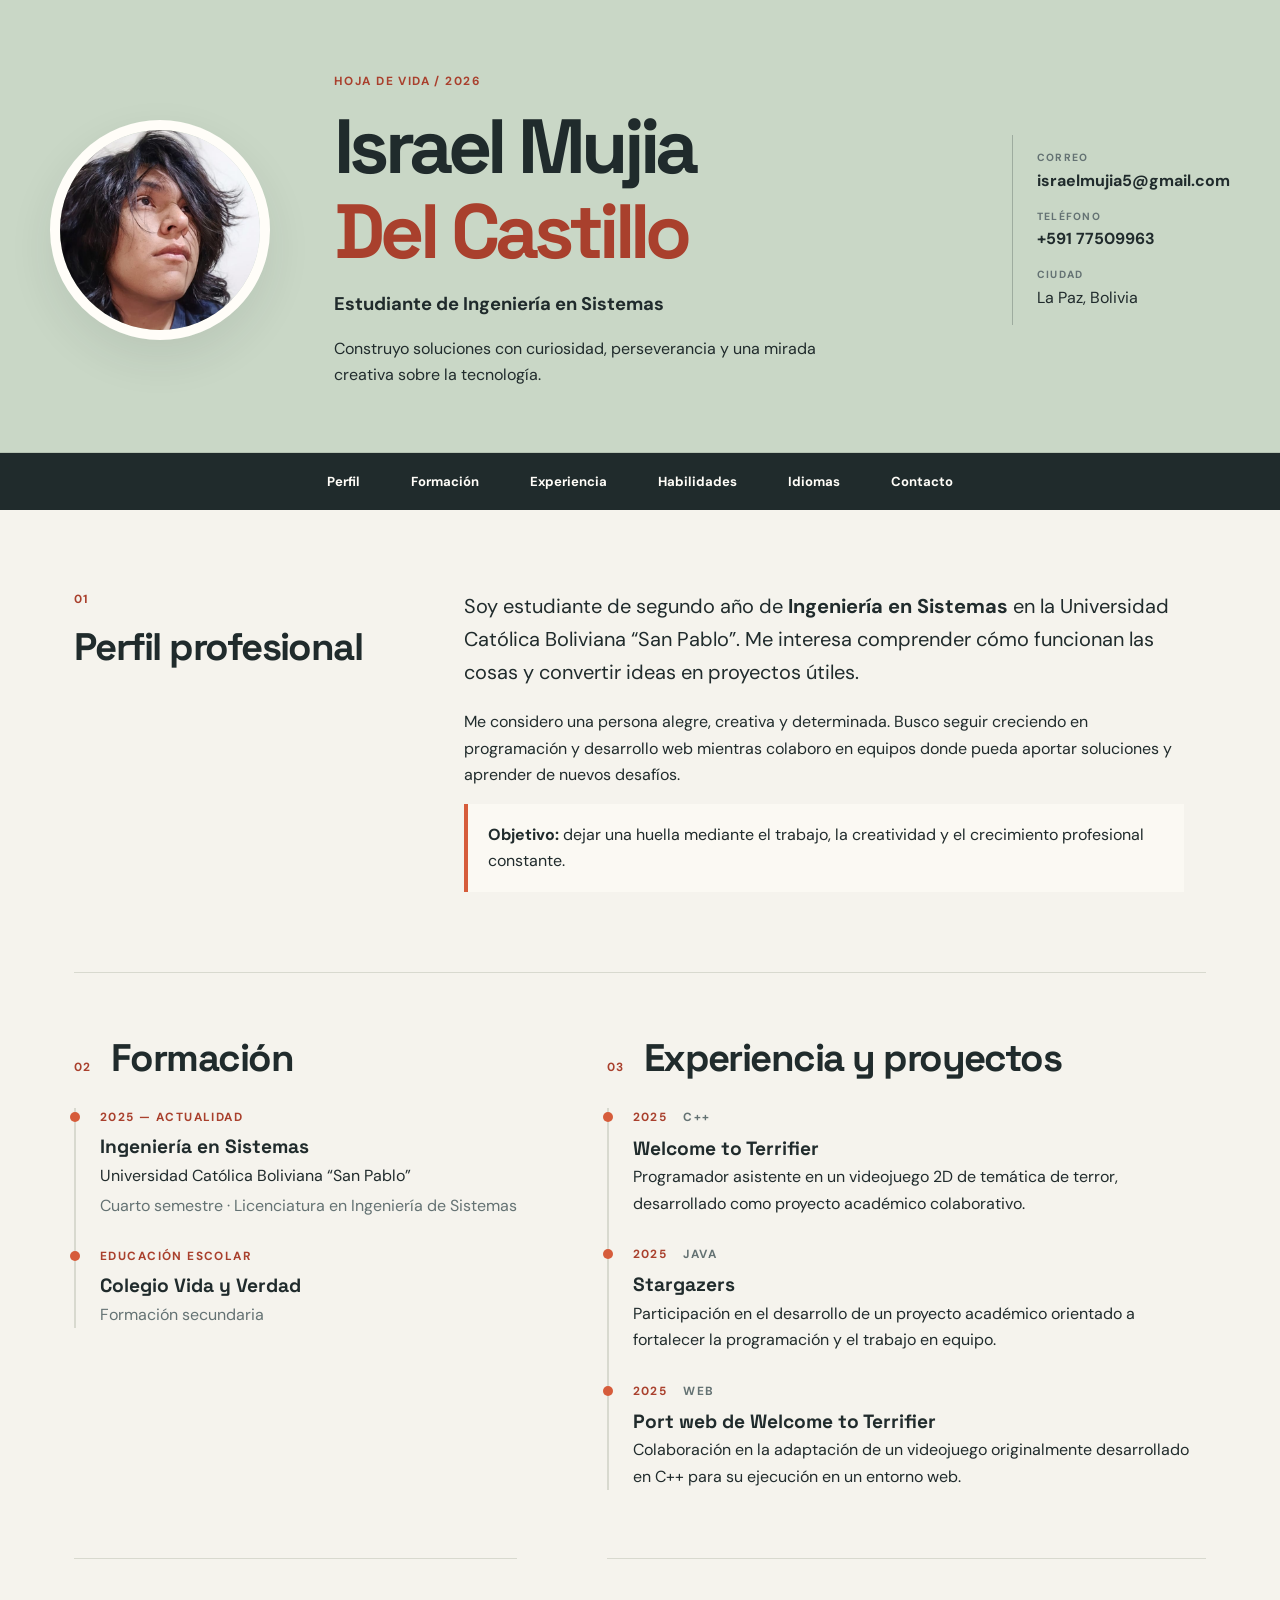
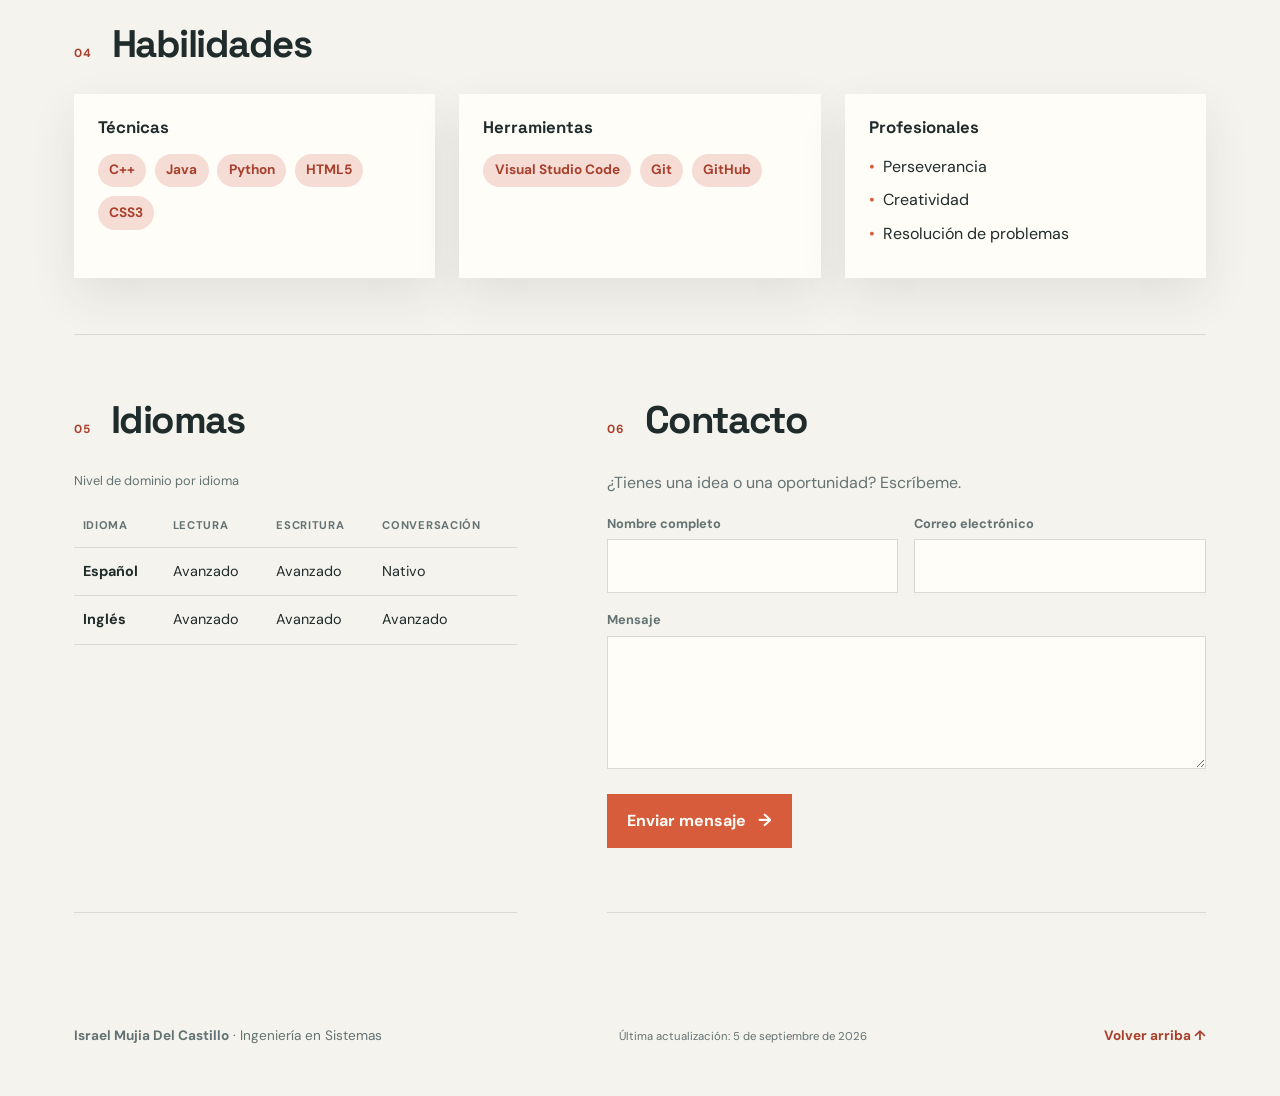
==== index.html @ 3d83c7cd "Actualizar hoja de vida web" ====
<!DOCTYPE html>
<html lang="es">
<head>
    <meta charset="UTF-8">
    <meta name="viewport" content="width=device-width, initial-scale=1.0">
    <meta name="description" content="Hoja de vida de Israel Mujia Del Castillo, estudiante de Ingeniería en Sistemas.">
    <title>Israel Mujia Del Castillo | Hoja de vida</title>
    <link rel="stylesheet" href="css/styles.css">
</head>
<body>
    <a class="skip-link" href="#contenido-principal">Saltar al contenido principal</a>

    <header class="site-header">
        <div class="header-content">
            <img class="profile-photo" src="assets/foto-perfil.jpg" alt="Fotografía de Israel Mujia Del Castillo" width="220" height="220">
            <div class="intro">
                <p class="eyebrow">Hoja de vida / 2026</p>
                <h1>Israel Mujia<br><span>Del Castillo</span></h1>
                <p class="role">Estudiante de Ingeniería en Sistemas</p>
                <p class="summary">Construyo soluciones con curiosidad, perseverancia y una mirada creativa sobre la tecnología.</p>
            </div>
            <address class="contact-card">
                <p><span class="contact-label">Correo</span><a href="mailto:israelmujia5@gmail.com">israelmujia5@gmail.com</a></p>
                <p><span class="contact-label">Teléfono</span><a href="tel:+59177509963">+591 77509963</a></p>
                <p><span class="contact-label">Ciudad</span>La Paz, Bolivia</p>
            </address>
        </div>
    </header>

    <nav class="site-nav" aria-label="Navegación principal">
        <div class="nav-inner">
            <a href="#perfil">Perfil</a>
            <a href="#formacion">Formación</a>
            <a href="#experiencia">Experiencia</a>
            <a href="#habilidades">Habilidades</a>
            <a href="#idiomas">Idiomas</a>
            <a href="#contacto">Contacto</a>
        </div>
    </nav>

    <main id="contenido-principal" class="page-shell">
        <section id="perfil" class="section profile-section" aria-labelledby="titulo-perfil">
            <div class="section-heading">
                <p class="section-number">01</p>
                <h2 id="titulo-perfil">Perfil profesional</h2>
            </div>
            <div class="profile-copy">
                <p class="lead">Soy estudiante de segundo año de <strong>Ingeniería en Sistemas</strong> en la Universidad Católica Boliviana “San Pablo”. Me interesa comprender cómo funcionan las cosas y convertir ideas en proyectos útiles.</p>
                <p>Me considero una persona alegre, creativa y determinada. Busco seguir creciendo en programación y desarrollo web mientras colaboro en equipos donde pueda aportar soluciones y aprender de nuevos desafíos.</p>
                <p class="goal"><strong>Objetivo:</strong> dejar una huella mediante el trabajo, la creatividad y el crecimiento profesional constante.</p>
            </div>
        </section>

        <div class="content-grid">
            <section id="formacion" class="section" aria-labelledby="titulo-formacion">
                <div class="section-heading">
                    <p class="section-number">02</p>
                    <h2 id="titulo-formacion">Formación</h2>
                </div>
                <article class="timeline-item">
                    <p class="date">2025 — actualidad</p>
                    <h3>Ingeniería en Sistemas</h3>
                    <p>Universidad Católica Boliviana “San Pablo”</p>
                    <p class="muted">Cuarto semestre · Licenciatura en Ingeniería de Sistemas</p>
                </article>
                <article class="timeline-item">
                    <p class="date">Educación escolar</p>
                    <h3>Colegio Vida y Verdad</h3>
                    <p class="muted">Formación secundaria</p>
                </article>
            </section>

            <section id="experiencia" class="section" aria-labelledby="titulo-experiencia">
                <div class="section-heading">
                    <p class="section-number">03</p>
                    <h2 id="titulo-experiencia">Experiencia y proyectos</h2>
                </div>
                <article class="project-item">
                    <div class="project-meta"><span>2025</span><span>C++</span></div>
                    <h3>Welcome to Terrifier</h3>
                    <p>Programador asistente en un videojuego 2D de temática de terror, desarrollado como proyecto académico colaborativo.</p>
                </article>
                <article class="project-item">
                    <div class="project-meta"><span>2025</span><span>Java</span></div>
                    <h3>Stargazers</h3>
                    <p>Participación en el desarrollo de un proyecto académico orientado a fortalecer la programación y el trabajo en equipo.</p>
                </article>
                <article class="project-item">
                    <div class="project-meta"><span>2025</span><span>Web</span></div>
                    <h3>Port web de Welcome to Terrifier</h3>
                    <p>Colaboración en la adaptación de un videojuego originalmente desarrollado en C++ para su ejecución en un entorno web.</p>
                </article>
            </section>
        </div>

        <section id="habilidades" class="section skills-section" aria-labelledby="titulo-habilidades">
            <div class="section-heading">
                <p class="section-number">04</p>
                <h2 id="titulo-habilidades">Habilidades</h2>
            </div>
            <div class="skills-flex">
                <article class="skill-group">
                    <h3>Técnicas</h3>
                    <ul class="tag-list"><li>C++</li><li>Java</li><li>Python</li><li>HTML5</li><li>CSS3</li></ul>
                </article>
                <article class="skill-group">
                    <h3>Herramientas</h3>
                    <ul class="tag-list"><li>Visual Studio Code</li><li>Git</li><li>GitHub</li></ul>
                </article>
                <article class="skill-group">
                    <h3>Profesionales</h3>
                    <ul class="plain-list"><li>Perseverancia</li><li>Creatividad</li><li>Resolución de problemas</li></ul>
                </article>
            </div>
        </section>

        <div class="content-grid lower-grid">
            <section id="idiomas" class="section" aria-labelledby="titulo-idiomas">
                <div class="section-heading">
                    <p class="section-number">05</p>
                    <h2 id="titulo-idiomas">Idiomas</h2>
                </div>
                <div class="table-wrap">
                    <table>
                        <caption>Nivel de dominio por idioma</caption>
                        <thead><tr><th scope="col">Idioma</th><th scope="col">Lectura</th><th scope="col">Escritura</th><th scope="col">Conversación</th></tr></thead>
                        <tbody>
                            <tr><th scope="row">Español</th><td>Avanzado</td><td>Avanzado</td><td>Nativo</td></tr>
                            <tr><th scope="row">Inglés</th><td>Avanzado</td><td>Avanzado</td><td>Avanzado</td></tr>
                        </tbody>
                    </table>
                </div>
            </section>

            <section id="contacto" class="section contact-section" aria-labelledby="titulo-contacto">
                <div class="section-heading">
                    <p class="section-number">06</p>
                    <h2 id="titulo-contacto">Contacto</h2>
                </div>
                <p id="descripcion-formulario" class="muted">¿Tienes una idea o una oportunidad? Escríbeme.</p>
                <form action="#" method="post" aria-describedby="descripcion-formulario">
                    <div class="form-row">
                        <div><label for="nombre">Nombre completo</label><input type="text" id="nombre" name="nombre" autocomplete="name" minlength="2" required></div>
                        <div><label for="correo">Correo electrónico</label><input type="email" id="correo" name="correo" autocomplete="email" required></div>
                    </div>
                    <div><label for="mensaje">Mensaje</label><textarea id="mensaje" name="mensaje" rows="4" minlength="10" maxlength="1000" required></textarea></div>
                    <button type="submit">Enviar mensaje <span aria-hidden="true">→</span></button>
                </form>
            </section>
        </div>
    </main>

    <footer class="site-footer">
        <p><strong>Israel Mujia Del Castillo</strong> · Ingeniería en Sistemas</p>
        <p><small>Última actualización: <time datetime="2026-09-05">5 de septiembre de 2026</time></small></p>
        <a href="#contenido-principal">Volver arriba ↑</a>
    </footer>
</body>
</html>
---- css/styles.css ----
@import url('https://fonts.googleapis.com/css2?family=DM+Sans:wght@400;500;700&family=Space+Grotesk:wght@400;500;600;700&display=swap');

:root {
    --ink: #202b2c;
    --muted: #647273;
    --paper: #f5f3ed;
    --white: #fffdf8;
    --accent: #d65c3b;
    --accent-dark: #a9402d;
    --line: #d8d9cf;
    --sage: #c9d7c6;
    --shadow: 0 18px 45px rgba(35, 48, 43, 0.09);
}

* { box-sizing: border-box; }
html { scroll-behavior: smooth; }
body {
    margin: 0;
    color: var(--ink);
    background: var(--paper);
    font-family: 'DM Sans', sans-serif;
    line-height: 1.65;
}
a { color: inherit; }
.skip-link {
    position: absolute;
    left: 1rem;
    top: -5rem;
    z-index: 10;
    padding: .7rem 1rem;
    color: var(--white);
    background: var(--ink);
}
.skip-link:focus { top: 1rem; }
.site-header {
    padding: 4.5rem 1.5rem 4rem;
    background: var(--sage);
    border-bottom: 1px solid rgba(32, 43, 44, .12);
}
.header-content {
    display: flex;
    align-items: center;
    gap: clamp(2rem, 5vw, 5rem);
    max-width: 1180px;
    margin: auto;
}
.profile-photo {
    width: clamp(150px, 22vw, 220px);
    height: clamp(150px, 22vw, 220px);
    object-fit: cover;
    border: 10px solid var(--white);
    border-radius: 50%;
    box-shadow: var(--shadow);
}
.intro { flex: 1; }
.eyebrow, .section-number, .date, .project-meta, .contact-label {
    color: var(--accent-dark);
    font-size: .74rem;
    font-weight: 700;
    letter-spacing: .12em;
    text-transform: uppercase;
}
.eyebrow { margin: 0 0 .8rem; }
h1, h2, h3 { margin-top: 0; font-family: 'Space Grotesk', sans-serif; line-height: 1.1; }
h1 { margin-bottom: 1rem; font-size: clamp(2.8rem, 6vw, 5.8rem); letter-spacing: -.06em; }
h1 span { color: var(--accent-dark); }
.role { margin: 0; font-size: 1.15rem; font-weight: 700; }
.summary { max-width: 500px; margin-bottom: 0; }
.contact-card {
    min-width: 215px;
    padding-left: 1.5rem;
    border-left: 1px solid rgba(32, 43, 44, .25);
    font-style: normal;
}
.contact-card p { margin: .85rem 0; }
.contact-card a { display: block; font-weight: 700; text-decoration: none; }
.contact-label { display: block; margin-bottom: .1rem; color: var(--muted); font-size: .65rem; }
.site-nav { background: var(--ink); color: var(--white); }
.nav-inner { display: flex; justify-content: center; gap: clamp(1rem, 4vw, 3.5rem); max-width: 1180px; margin: auto; padding: 1.1rem 1.5rem; }
.nav-inner a { font-size: .82rem; font-weight: 700; text-decoration: none; }
.nav-inner a:hover, .nav-inner a:focus { color: #f2a083; }
.page-shell { max-width: 1180px; margin: auto; padding: 1rem 1.5rem 5rem; }
.section { padding: 4rem 0; border-bottom: 1px solid var(--line); }
.section-heading { display: flex; align-items: baseline; gap: 1.2rem; margin-bottom: 1.8rem; }
.section-heading h2 { margin-bottom: 0; font-size: clamp(1.7rem, 3vw, 2.45rem); letter-spacing: -.04em; }
.section-number { margin: 0; }
.profile-section { display: grid; grid-template-columns: minmax(190px, .65fr) 1.35fr; gap: 2rem; }
.profile-section .section-heading { display: block; }
.profile-section .section-number { margin-bottom: 1rem; }
.profile-copy { max-width: 720px; }
.lead { margin-top: 0; font-size: 1.25rem; }
.goal { padding: 1.1rem 1.3rem; border-left: 4px solid var(--accent); background: rgba(255, 253, 248, .6); }
.content-grid { display: grid; grid-template-columns: .85fr 1.15fr; gap: clamp(2rem, 7vw, 6rem); }
.timeline-item, .project-item { position: relative; padding: 0 0 1.5rem 1.5rem; border-left: 2px solid var(--line); }
.timeline-item:last-child, .project-item:last-child { padding-bottom: 0; }
.timeline-item::before, .project-item::before { position: absolute; left: -6px; top: .25rem; width: 10px; height: 10px; border-radius: 50%; background: var(--accent); content: ''; }
.timeline-item h3, .project-item h3 { margin-bottom: .35rem; font-size: 1.2rem; }
.timeline-item p, .project-item p { margin: .25rem 0; }
.date { margin: 0 0 .5rem !important; }
.muted { color: var(--muted); }
.project-meta { display: flex; gap: 1rem; margin-bottom: .6rem; }
.project-meta span + span { color: var(--muted); }
.skills-section { padding-bottom: 3.5rem; }
.skills-flex { display: flex; gap: 1.5rem; }
.skill-group { flex: 1; padding: 1.5rem; background: var(--white); box-shadow: var(--shadow); }
.skill-group h3 { font-size: 1.05rem; }
.tag-list, .plain-list { display: flex; flex-wrap: wrap; gap: .55rem; padding: 0; margin: 0; list-style: none; }
.tag-list li { padding: .35rem .7rem; color: var(--accent-dark); background: #f5ddd5; border-radius: 2rem; font-size: .85rem; font-weight: 700; }
.plain-list { display: block; }
.plain-list li { margin: .45rem 0; }
.plain-list li::before { margin-right: .5rem; color: var(--accent); content: '•'; }
.lower-grid { gap: clamp(2rem, 7vw, 6rem); }
table { width: 100%; border-collapse: collapse; font-size: .9rem; }
caption { margin-bottom: .8rem; text-align: left; color: var(--muted); font-size: .8rem; }
th, td { padding: .75rem .55rem; border-bottom: 1px solid var(--line); text-align: left; }
thead th { color: var(--muted); font-size: .7rem; letter-spacing: .06em; text-transform: uppercase; }
form { max-width: 650px; }
.form-row { display: grid; grid-template-columns: 1fr 1fr; gap: 1rem; }
form > div { margin-bottom: 1rem; }
label { display: block; margin-bottom: .35rem; color: var(--muted); font-size: .8rem; font-weight: 700; }
input, textarea { width: 100%; padding: .8rem; color: var(--ink); background: var(--white); border: 1px solid var(--line); border-radius: 0; font: inherit; }
input:focus, textarea:focus { outline: 2px solid var(--accent); outline-offset: 2px; }
textarea { resize: vertical; }
button { padding: .8rem 1.25rem; color: var(--white); background: var(--accent); border: 0; border-radius: 0; font: inherit; font-weight: 700; cursor: pointer; }
button:hover, button:focus { background: var(--accent-dark); }
button span { margin-left: .5rem; font-size: 1.1rem; }
.site-footer { display: flex; justify-content: space-between; gap: 1rem; max-width: 1180px; margin: auto; padding: 2rem 1.5rem 3rem; color: var(--muted); font-size: .85rem; }
.site-footer p { margin: 0; }
.site-footer a { color: var(--accent-dark); font-weight: 700; text-decoration: none; }

@media (max-width: 760px) {
    .site-header { padding: 3rem 1.25rem; }
    .header-content, .skills-flex { align-items: flex-start; flex-direction: column; }
    .contact-card { width: 100%; padding: 1rem 0 0; border-top: 1px solid rgba(32, 43, 44, .25); border-left: 0; }
    .nav-inner { justify-content: flex-start; overflow-x: auto; white-space: nowrap; }
    .page-shell { padding-right: 1.25rem; padding-left: 1.25rem; }
    .profile-section, .content-grid { display: block; }
    .profile-section .section-heading { margin-bottom: 1.2rem; }
    .content-grid > .section:first-child { padding-bottom: 2rem; }
    .content-grid > .section + .section { padding-top: 2rem; }
    .skill-group { width: 100%; }
    .form-row { grid-template-columns: 1fr; gap: 0; }
    .table-wrap { overflow-x: auto; }
    table { min-width: 520px; }
    .site-footer { align-items: flex-start; flex-direction: column; }
}
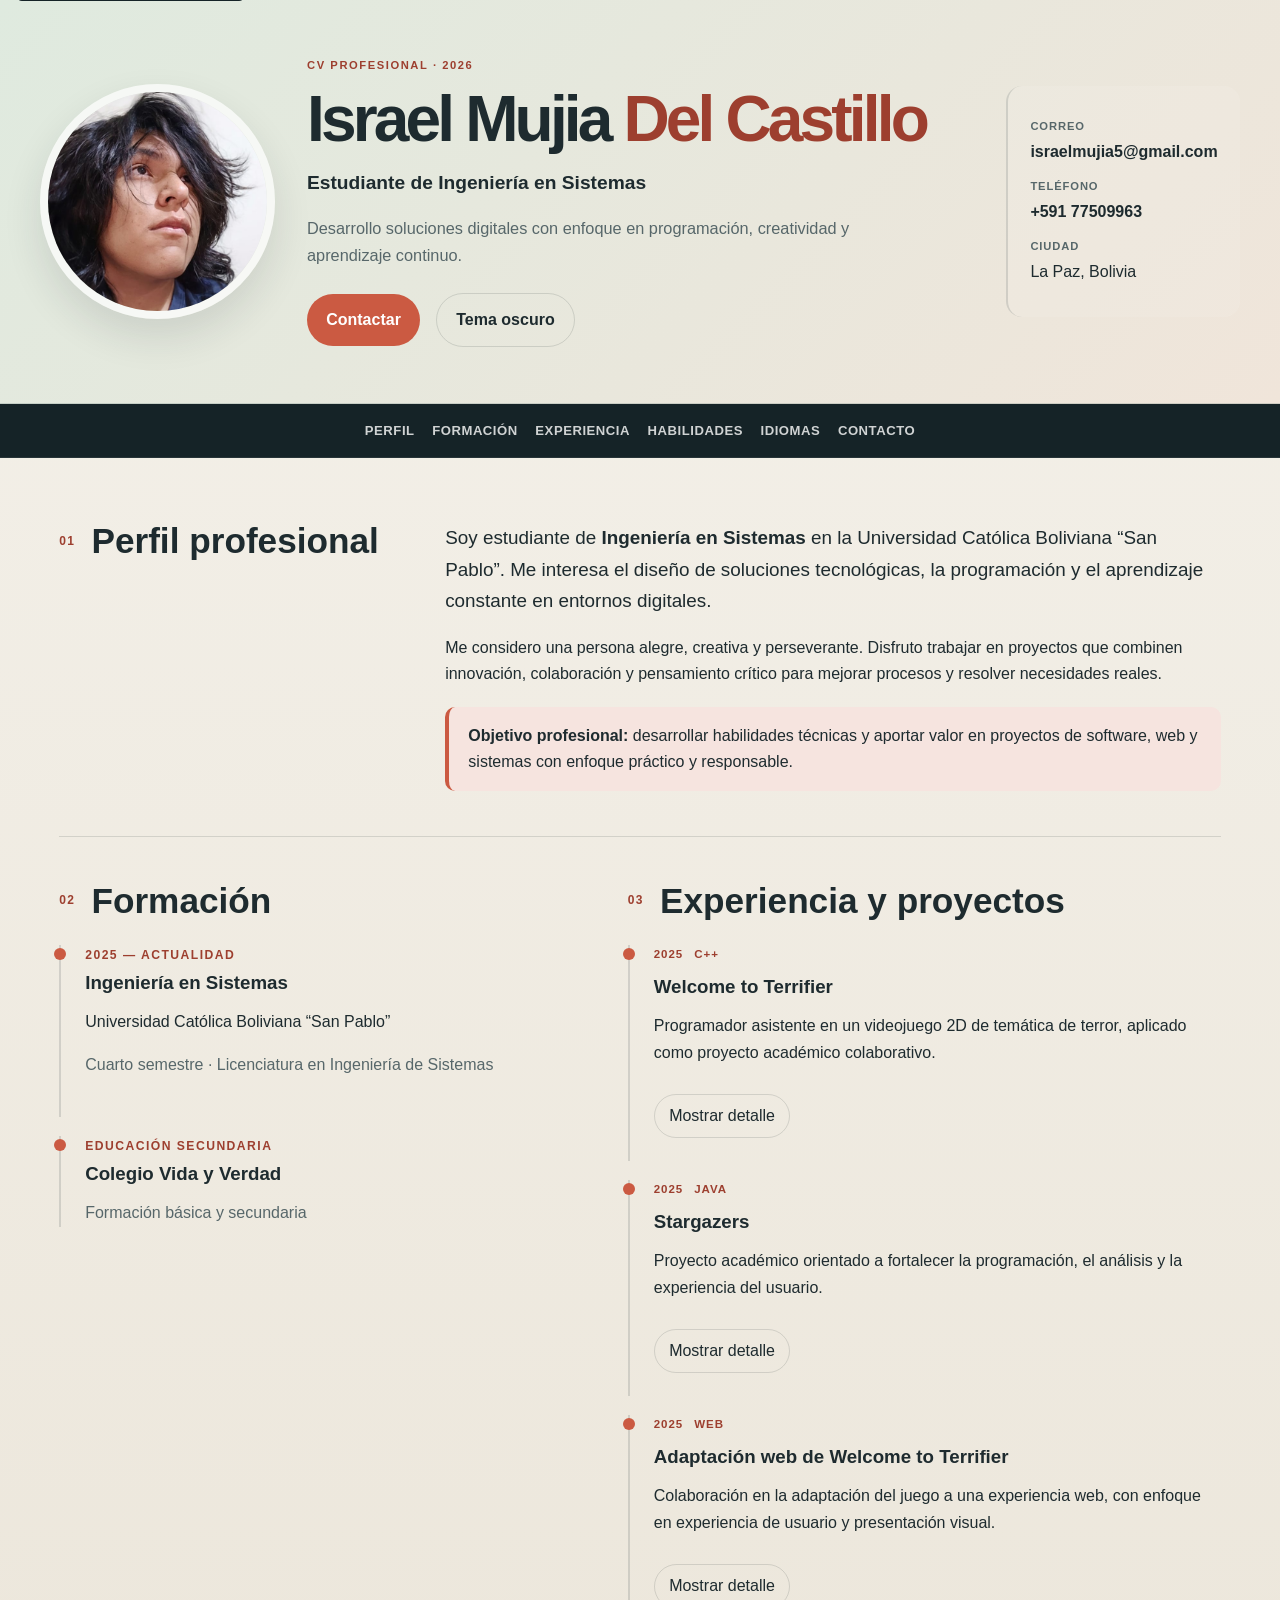
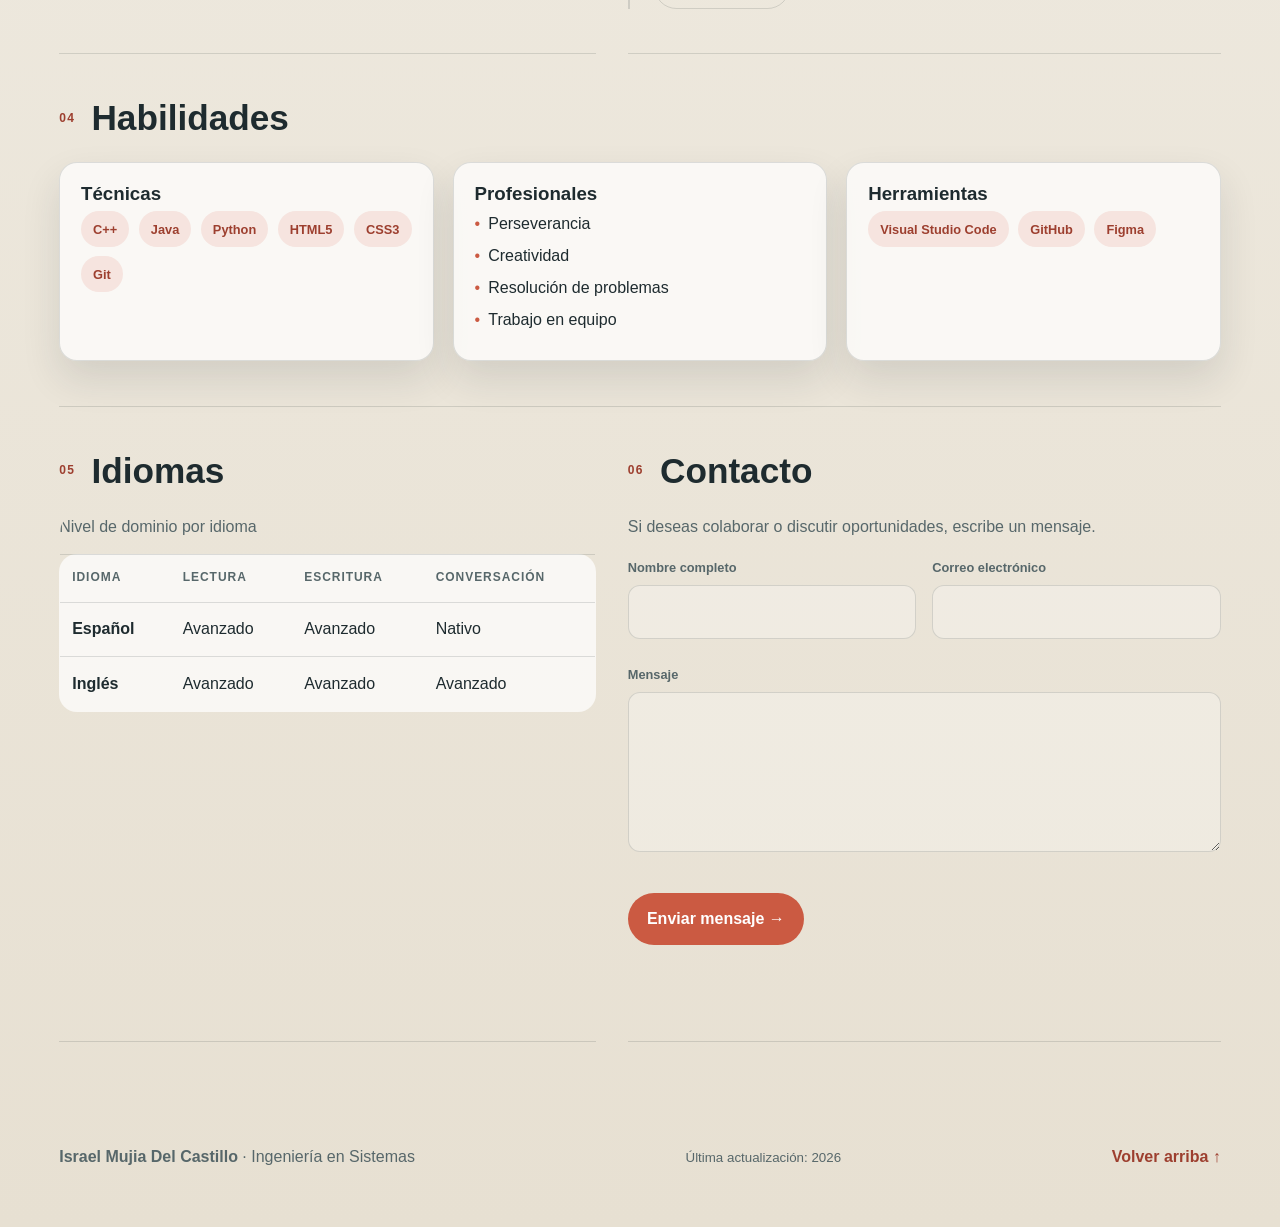
==== commit 34437e24: "CV interactivo profesional con HTML CSS JS" ====
--- a/index.html
+++ b/index.html
@@ -3,21 +3,26 @@
 <head>
     <meta charset="UTF-8">
     <meta name="viewport" content="width=device-width, initial-scale=1.0">
-    <meta name="description" content="Hoja de vida de Israel Mujia Del Castillo, estudiante de Ingeniería en Sistemas.">
-    <title>Israel Mujia Del Castillo | Hoja de vida</title>
+    <meta name="description" content="CV interactivo de Israel Mujia Del Castillo, estudiante de Ingeniería en Sistemas.">
+    <title>Israel Mujia Del Castillo | CV Profesional</title>
     <link rel="stylesheet" href="css/styles.css">
+    <script defer src="js/script.js"></script>
 </head>
 <body>
     <a class="skip-link" href="#contenido-principal">Saltar al contenido principal</a>
 
     <header class="site-header">
-        <div class="header-content">
-            <img class="profile-photo" src="assets/foto-perfil.jpg" alt="Fotografía de Israel Mujia Del Castillo" width="220" height="220">
+        <div class="container header-content">
+            <img class="profile-photo" src="assets/foto-perfil.jpg" alt="Fotografía profesional de Israel Mujia Del Castillo" width="220" height="220">
             <div class="intro">
-                <p class="eyebrow">Hoja de vida / 2026</p>
-                <h1>Israel Mujia<br><span>Del Castillo</span></h1>
+                <p class="eyebrow">CV Profesional · 2026</p>
+                <h1>Israel Mujia <span>Del Castillo</span></h1>
                 <p class="role">Estudiante de Ingeniería en Sistemas</p>
-                <p class="summary">Construyo soluciones con curiosidad, perseverancia y una mirada creativa sobre la tecnología.</p>
+                <p class="summary">Desarrollo soluciones digitales con enfoque en programación, creatividad y aprendizaje continuo.</p>
+                <div class="header-actions">
+                    <a class="btn btn-primary" href="#contacto">Contactar</a>
+                    <button class="btn btn-secondary theme-toggle" type="button" aria-label="Cambiar tema">Tema oscuro</button>
+                </div>
             </div>
             <address class="contact-card">
                 <p><span class="contact-label">Correo</span><a href="mailto:israelmujia5@gmail.com">israelmujia5@gmail.com</a></p>
@@ -28,7 +33,7 @@
     </header>
 
     <nav class="site-nav" aria-label="Navegación principal">
-        <div class="nav-inner">
+        <div class="container nav-inner">
             <a href="#perfil">Perfil</a>
             <a href="#formacion">Formación</a>
             <a href="#experiencia">Experiencia</a>
@@ -38,16 +43,18 @@
         </div>
     </nav>
 
-    <main id="contenido-principal" class="page-shell">
+    <main id="contenido-principal" class="container main-layout">
         <section id="perfil" class="section profile-section" aria-labelledby="titulo-perfil">
             <div class="section-heading">
                 <p class="section-number">01</p>
                 <h2 id="titulo-perfil">Perfil profesional</h2>
             </div>
             <div class="profile-copy">
-                <p class="lead">Soy estudiante de segundo año de <strong>Ingeniería en Sistemas</strong> en la Universidad Católica Boliviana “San Pablo”. Me interesa comprender cómo funcionan las cosas y convertir ideas en proyectos útiles.</p>
-                <p>Me considero una persona alegre, creativa y determinada. Busco seguir creciendo en programación y desarrollo web mientras colaboro en equipos donde pueda aportar soluciones y aprender de nuevos desafíos.</p>
-                <p class="goal"><strong>Objetivo:</strong> dejar una huella mediante el trabajo, la creatividad y el crecimiento profesional constante.</p>
+                <p class="lead">Soy estudiante de <strong>Ingeniería en Sistemas</strong> en la Universidad Católica Boliviana “San Pablo”. Me interesa el diseño de soluciones tecnológicas, la programación y el aprendizaje constante en entornos digitales.</p>
+                <p>Me considero una persona alegre, creativa y perseverante. Disfruto trabajar en proyectos que combinen innovación, colaboración y pensamiento crítico para mejorar procesos y resolver necesidades reales.</p>
+                <div class="highlight-box">
+                    <strong>Objetivo profesional:</strong> desarrollar habilidades técnicas y aportar valor en proyectos de software, web y sistemas con enfoque práctico y responsable.
+                </div>
             </div>
         </section>
 
@@ -64,9 +71,9 @@
                     <p class="muted">Cuarto semestre · Licenciatura en Ingeniería de Sistemas</p>
                 </article>
                 <article class="timeline-item">
-                    <p class="date">Educación escolar</p>
+                    <p class="date">Educación secundaria</p>
                     <h3>Colegio Vida y Verdad</h3>
-                    <p class="muted">Formación secundaria</p>
+                    <p class="muted">Formación básica y secundaria</p>
                 </article>
             </section>
 
@@ -75,20 +82,35 @@
                     <p class="section-number">03</p>
                     <h2 id="titulo-experiencia">Experiencia y proyectos</h2>
                 </div>
+
                 <article class="project-item">
                     <div class="project-meta"><span>2025</span><span>C++</span></div>
                     <h3>Welcome to Terrifier</h3>
-                    <p>Programador asistente en un videojuego 2D de temática de terror, desarrollado como proyecto académico colaborativo.</p>
-                </article>
+                    <p>Programador asistente en un videojuego 2D de temática de terror, aplicado como proyecto académico colaborativo.</p>
+                    <button type="button" class="details-toggle" data-target="project-1">Mostrar detalle</button>
+                    <div id="project-1" class="project-detail" hidden>
+                        Participé en tareas de programación y desarrollo del proyecto, reforzando trabajo en equipo, lógica de juego y resolución de problemas.
+                    </div>
+                </article>
+
                 <article class="project-item">
                     <div class="project-meta"><span>2025</span><span>Java</span></div>
                     <h3>Stargazers</h3>
-                    <p>Participación en el desarrollo de un proyecto académico orientado a fortalecer la programación y el trabajo en equipo.</p>
-                </article>
+                    <p>Proyecto académico orientado a fortalecer la programación, el análisis y la experiencia del usuario.</p>
+                    <button type="button" class="details-toggle" data-target="project-2">Mostrar detalle</button>
+                    <div id="project-2" class="project-detail" hidden>
+                        El proyecto fue una oportunidad para aplicar conceptos de lógica, estructura de datos y programación orientada a objetos.
+                    </div>
+                </article>
+
                 <article class="project-item">
                     <div class="project-meta"><span>2025</span><span>Web</span></div>
-                    <h3>Port web de Welcome to Terrifier</h3>
-                    <p>Colaboración en la adaptación de un videojuego originalmente desarrollado en C++ para su ejecución en un entorno web.</p>
+                    <h3>Adaptación web de Welcome to Terrifier</h3>
+                    <p>Colaboración en la adaptación del juego a una experiencia web, con enfoque en experiencia de usuario y presentación visual.</p>
+                    <button type="button" class="details-toggle" data-target="project-3">Mostrar detalle</button>
+                    <div id="project-3" class="project-detail" hidden>
+                        Esta experiencia me ayudó a comprender mejor la transformación de conceptos desde lógica de programación hacia una interfaz accesible y funcional.
+                    </div>
                 </article>
             </section>
         </div>
@@ -101,15 +123,31 @@
             <div class="skills-flex">
                 <article class="skill-group">
                     <h3>Técnicas</h3>
-                    <ul class="tag-list"><li>C++</li><li>Java</li><li>Python</li><li>HTML5</li><li>CSS3</li></ul>
+                    <ul class="tag-list">
+                        <li>C++</li>
+                        <li>Java</li>
+                        <li>Python</li>
+                        <li>HTML5</li>
+                        <li>CSS3</li>
+                        <li>Git</li>
+                    </ul>
+                </article>
+                <article class="skill-group">
+                    <h3>Profesionales</h3>
+                    <ul class="plain-list">
+                        <li>Perseverancia</li>
+                        <li>Creatividad</li>
+                        <li>Resolución de problemas</li>
+                        <li>Trabajo en equipo</li>
+                    </ul>
                 </article>
                 <article class="skill-group">
                     <h3>Herramientas</h3>
-                    <ul class="tag-list"><li>Visual Studio Code</li><li>Git</li><li>GitHub</li></ul>
-                </article>
-                <article class="skill-group">
-                    <h3>Profesionales</h3>
-                    <ul class="plain-list"><li>Perseverancia</li><li>Creatividad</li><li>Resolución de problemas</li></ul>
+                    <ul class="tag-list">
+                        <li>Visual Studio Code</li>
+                        <li>GitHub</li>
+                        <li>Figma</li>
+                    </ul>
                 </article>
             </div>
         </section>
@@ -123,10 +161,27 @@
                 <div class="table-wrap">
                     <table>
                         <caption>Nivel de dominio por idioma</caption>
-                        <thead><tr><th scope="col">Idioma</th><th scope="col">Lectura</th><th scope="col">Escritura</th><th scope="col">Conversación</th></tr></thead>
+                        <thead>
+                            <tr>
+                                <th scope="col">Idioma</th>
+                                <th scope="col">Lectura</th>
+                                <th scope="col">Escritura</th>
+                                <th scope="col">Conversación</th>
+                            </tr>
+                        </thead>
                         <tbody>
-                            <tr><th scope="row">Español</th><td>Avanzado</td><td>Avanzado</td><td>Nativo</td></tr>
-                            <tr><th scope="row">Inglés</th><td>Avanzado</td><td>Avanzado</td><td>Avanzado</td></tr>
+                            <tr>
+                                <th scope="row">Español</th>
+                                <td>Avanzado</td>
+                                <td>Avanzado</td>
+                                <td>Nativo</td>
+                            </tr>
+                            <tr>
+                                <th scope="row">Inglés</th>
+                                <td>Avanzado</td>
+                                <td>Avanzado</td>
+                                <td>Avanzado</td>
+                            </tr>
                         </tbody>
                     </table>
                 </div>
@@ -137,14 +192,27 @@
                     <p class="section-number">06</p>
                     <h2 id="titulo-contacto">Contacto</h2>
                 </div>
-                <p id="descripcion-formulario" class="muted">¿Tienes una idea o una oportunidad? Escríbeme.</p>
-                <form action="#" method="post" aria-describedby="descripcion-formulario">
+                <p id="descripcion-formulario" class="muted">Si deseas colaborar o discutir oportunidades, escribe un mensaje.</p>
+                <form id="contact-form" novalidate aria-describedby="descripcion-formulario">
                     <div class="form-row">
-                        <div><label for="nombre">Nombre completo</label><input type="text" id="nombre" name="nombre" autocomplete="name" minlength="2" required></div>
-                        <div><label for="correo">Correo electrónico</label><input type="email" id="correo" name="correo" autocomplete="email" required></div>
-                    </div>
-                    <div><label for="mensaje">Mensaje</label><textarea id="mensaje" name="mensaje" rows="4" minlength="10" maxlength="1000" required></textarea></div>
-                    <button type="submit">Enviar mensaje <span aria-hidden="true">→</span></button>
+                        <div>
+                            <label for="nombre">Nombre completo</label>
+                            <input type="text" id="nombre" name="nombre" autocomplete="name" minlength="2" maxlength="120" required>
+                            <small class="error-message" data-error-for="nombre"></small>
+                        </div>
+                        <div>
+                            <label for="correo">Correo electrónico</label>
+                            <input type="email" id="correo" name="correo" autocomplete="email" maxlength="150" required>
+                            <small class="error-message" data-error-for="correo"></small>
+                        </div>
+                    </div>
+                    <div>
+                        <label for="mensaje">Mensaje</label>
+                        <textarea id="mensaje" name="mensaje" rows="5" minlength="10" maxlength="1000" required></textarea>
+                        <small class="error-message" data-error-for="mensaje"></small>
+                    </div>
+                    <button type="submit" class="submit-btn">Enviar mensaje <span aria-hidden="true">→</span></button>
+                    <p id="form-status" class="form-status" aria-live="polite"></p>
                 </form>
             </section>
         </div>
@@ -152,7 +220,7 @@
 
     <footer class="site-footer">
         <p><strong>Israel Mujia Del Castillo</strong> · Ingeniería en Sistemas</p>
-        <p><small>Última actualización: <time datetime="2026-09-05">5 de septiembre de 2026</time></small></p>
+        <p><small>Última actualización: <time id="year" datetime="2026-09-12">2026</time></small></p>
         <a href="#contenido-principal">Volver arriba ↑</a>
     </footer>
 </body>
--- a/css/styles.css
+++ b/css/styles.css
@@ -1,146 +1,606 @@
-@import url('https://fonts.googleapis.com/css2?family=DM+Sans:wght@400;500;700&family=Space+Grotesk:wght@400;500;600;700&display=swap');
-
 :root {
-    --ink: #202b2c;
-    --muted: #647273;
-    --paper: #f5f3ed;
-    --white: #fffdf8;
-    --accent: #d65c3b;
-    --accent-dark: #a9402d;
-    --line: #d8d9cf;
-    --sage: #c9d7c6;
-    --shadow: 0 18px 45px rgba(35, 48, 43, 0.09);
-}
-
-* { box-sizing: border-box; }
-html { scroll-behavior: smooth; }
+    --bg: #f4f1ea;
+    --bg-strong: #e7e0d2;
+    --surface: rgba(255, 255, 255, 0.72);
+    --surface-strong: #ffffff;
+    --ink: #1e2b2f;
+    --muted: #57676a;
+    --line: rgba(30, 43, 47, 0.14);
+    --primary: #cb5a42;
+    --primary-dark: #9d3f2f;
+    --highlight: #f6e4df;
+    --shadow: 0 18px 38px rgba(36, 41, 49, 0.12);
+    --nav-bg: #152327;
+    --success: #1d7a4a;
+    --error: #b42318;
+}
+
+body.dark-mode {
+    --bg: #111b1d;
+    --bg-strong: #172427;
+    --surface: rgba(17, 27, 29, 0.8);
+    --surface-strong: #1d2c30;
+    --ink: #ecf4f5;
+    --muted: #abc0c4;
+    --line: rgba(236, 244, 245, 0.12);
+    --primary: #ef7c66;
+    --primary-dark: #e55f42;
+    --highlight: rgba(239, 124, 102, 0.15);
+    --shadow: 0 18px 38px rgba(0, 0, 0, 0.22);
+    --nav-bg: #091315;
+    --success: #79d9a7;
+    --error: #ff9e95;
+}
+
+* {
+    box-sizing: border-box;
+}
+
+html {
+    scroll-behavior: smooth;
+}
+
 body {
     margin: 0;
+    background: linear-gradient(180deg, var(--bg) 0%, var(--bg-strong) 100%);
     color: var(--ink);
-    background: var(--paper);
-    font-family: 'DM Sans', sans-serif;
+    font-family: "Segoe UI", Tahoma, Geneva, Verdana, sans-serif;
     line-height: 1.65;
 }
-a { color: inherit; }
+
+img {
+    max-width: 100%;
+    display: block;
+}
+
+button,
+input,
+textarea {
+    font: inherit;
+}
+
+a {
+    color: inherit;
+}
+
+.container {
+    max-width: 1200px;
+    margin: 0 auto;
+    padding: 0 1.2rem;
+}
+
 .skip-link {
     position: absolute;
     left: 1rem;
-    top: -5rem;
-    z-index: 10;
-    padding: .7rem 1rem;
-    color: var(--white);
-    background: var(--ink);
-}
-.skip-link:focus { top: 1rem; }
+    top: -3rem;
+    background: var(--nav-bg);
+    color: white;
+    padding: 0.7rem 1rem;
+    z-index: 1000;
+    border-radius: 0 0 6px 6px;
+}
+
+.skip-link:focus {
+    top: 0;
+}
+
 .site-header {
-    padding: 4.5rem 1.5rem 4rem;
-    background: var(--sage);
-    border-bottom: 1px solid rgba(32, 43, 44, .12);
-}
+    background: linear-gradient(135deg, #dfeadf 0%, #f0e5da 100%);
+    border-bottom: 1px solid var(--line);
+}
+
+body.dark-mode .site-header {
+    background: linear-gradient(135deg, #172427 0%, #1b2d32 100%);
+}
+
 .header-content {
     display: flex;
     align-items: center;
-    gap: clamp(2rem, 5vw, 5rem);
-    max-width: 1180px;
-    margin: auto;
-}
+    justify-content: space-between;
+    gap: 2rem;
+    padding: 3.5rem 0;
+}
+
 .profile-photo {
-    width: clamp(150px, 22vw, 220px);
-    height: clamp(150px, 22vw, 220px);
+    width: clamp(170px, 22vw, 235px);
+    height: clamp(170px, 22vw, 235px);
     object-fit: cover;
-    border: 10px solid var(--white);
     border-radius: 50%;
+    border: 8px solid rgba(255, 255, 255, 0.7);
     box-shadow: var(--shadow);
 }
-.intro { flex: 1; }
-.eyebrow, .section-number, .date, .project-meta, .contact-label {
-    color: var(--accent-dark);
-    font-size: .74rem;
-    font-weight: 700;
-    letter-spacing: .12em;
+
+.intro {
+    flex: 1;
+}
+
+.eyebrow {
+    margin: 0 0 0.6rem;
+    font-size: 0.7rem;
+    font-weight: 700;
+    letter-spacing: 0.14em;
     text-transform: uppercase;
-}
-.eyebrow { margin: 0 0 .8rem; }
-h1, h2, h3 { margin-top: 0; font-family: 'Space Grotesk', sans-serif; line-height: 1.1; }
-h1 { margin-bottom: 1rem; font-size: clamp(2.8rem, 6vw, 5.8rem); letter-spacing: -.06em; }
-h1 span { color: var(--accent-dark); }
-.role { margin: 0; font-size: 1.15rem; font-weight: 700; }
-.summary { max-width: 500px; margin-bottom: 0; }
+    color: var(--primary-dark);
+}
+
+h1, h2, h3 {
+    margin: 0 0 0.8rem;
+    line-height: 1.1;
+}
+
+h1 {
+    font-size: clamp(2.5rem, 5vw, 5rem);
+    letter-spacing: -0.06em;
+}
+
+h1 span {
+    color: var(--primary-dark);
+}
+
+.role {
+    margin: 0;
+    font-size: 1.2rem;
+    font-weight: 600;
+}
+
+.summary {
+    max-width: 580px;
+    margin-top: 1rem;
+    font-size: 1.02rem;
+    color: var(--muted);
+}
+
+.header-actions {
+    display: flex;
+    align-items: center;
+    gap: 1rem;
+    margin-top: 1.5rem;
+    flex-wrap: wrap;
+}
+
+.btn {
+    display: inline-flex;
+    align-items: center;
+    justify-content: center;
+    min-height: 44px;
+    padding: 0.8rem 1.2rem;
+    border: 0;
+    border-radius: 999px;
+    font-weight: 700;
+    text-decoration: none;
+    cursor: pointer;
+    transition: transform 0.2s ease, background 0.2s ease;
+}
+
+.btn:hover,
+.btn:focus-visible {
+    transform: translateY(-1px);
+}
+
+.btn-primary {
+    background: var(--primary);
+    color: white;
+}
+
+.btn-primary:hover,
+.btn-primary:focus-visible {
+    background: var(--primary-dark);
+}
+
+.btn-secondary {
+    background: transparent;
+    border: 1px solid var(--line);
+    color: var(--ink);
+}
+
 .contact-card {
-    min-width: 215px;
-    padding-left: 1.5rem;
-    border-left: 1px solid rgba(32, 43, 44, .25);
+    min-width: 220px;
+    padding: 1.2rem 1.4rem;
+    border-left: 2px solid var(--line);
+    background: rgba(255, 255, 255, 0.1);
+    border-radius: 16px;
     font-style: normal;
 }
-.contact-card p { margin: .85rem 0; }
-.contact-card a { display: block; font-weight: 700; text-decoration: none; }
-.contact-label { display: block; margin-bottom: .1rem; color: var(--muted); font-size: .65rem; }
-.site-nav { background: var(--ink); color: var(--white); }
-.nav-inner { display: flex; justify-content: center; gap: clamp(1rem, 4vw, 3.5rem); max-width: 1180px; margin: auto; padding: 1.1rem 1.5rem; }
-.nav-inner a { font-size: .82rem; font-weight: 700; text-decoration: none; }
-.nav-inner a:hover, .nav-inner a:focus { color: #f2a083; }
-.page-shell { max-width: 1180px; margin: auto; padding: 1rem 1.5rem 5rem; }
-.section { padding: 4rem 0; border-bottom: 1px solid var(--line); }
-.section-heading { display: flex; align-items: baseline; gap: 1.2rem; margin-bottom: 1.8rem; }
-.section-heading h2 { margin-bottom: 0; font-size: clamp(1.7rem, 3vw, 2.45rem); letter-spacing: -.04em; }
-.section-number { margin: 0; }
-.profile-section { display: grid; grid-template-columns: minmax(190px, .65fr) 1.35fr; gap: 2rem; }
-.profile-section .section-heading { display: block; }
-.profile-section .section-number { margin-bottom: 1rem; }
-.profile-copy { max-width: 720px; }
-.lead { margin-top: 0; font-size: 1.25rem; }
-.goal { padding: 1.1rem 1.3rem; border-left: 4px solid var(--accent); background: rgba(255, 253, 248, .6); }
-.content-grid { display: grid; grid-template-columns: .85fr 1.15fr; gap: clamp(2rem, 7vw, 6rem); }
-.timeline-item, .project-item { position: relative; padding: 0 0 1.5rem 1.5rem; border-left: 2px solid var(--line); }
-.timeline-item:last-child, .project-item:last-child { padding-bottom: 0; }
-.timeline-item::before, .project-item::before { position: absolute; left: -6px; top: .25rem; width: 10px; height: 10px; border-radius: 50%; background: var(--accent); content: ''; }
-.timeline-item h3, .project-item h3 { margin-bottom: .35rem; font-size: 1.2rem; }
-.timeline-item p, .project-item p { margin: .25rem 0; }
-.date { margin: 0 0 .5rem !important; }
-.muted { color: var(--muted); }
-.project-meta { display: flex; gap: 1rem; margin-bottom: .6rem; }
-.project-meta span + span { color: var(--muted); }
-.skills-section { padding-bottom: 3.5rem; }
-.skills-flex { display: flex; gap: 1.5rem; }
-.skill-group { flex: 1; padding: 1.5rem; background: var(--white); box-shadow: var(--shadow); }
-.skill-group h3 { font-size: 1.05rem; }
-.tag-list, .plain-list { display: flex; flex-wrap: wrap; gap: .55rem; padding: 0; margin: 0; list-style: none; }
-.tag-list li { padding: .35rem .7rem; color: var(--accent-dark); background: #f5ddd5; border-radius: 2rem; font-size: .85rem; font-weight: 700; }
-.plain-list { display: block; }
-.plain-list li { margin: .45rem 0; }
-.plain-list li::before { margin-right: .5rem; color: var(--accent); content: '•'; }
-.lower-grid { gap: clamp(2rem, 7vw, 6rem); }
-table { width: 100%; border-collapse: collapse; font-size: .9rem; }
-caption { margin-bottom: .8rem; text-align: left; color: var(--muted); font-size: .8rem; }
-th, td { padding: .75rem .55rem; border-bottom: 1px solid var(--line); text-align: left; }
-thead th { color: var(--muted); font-size: .7rem; letter-spacing: .06em; text-transform: uppercase; }
-form { max-width: 650px; }
-.form-row { display: grid; grid-template-columns: 1fr 1fr; gap: 1rem; }
-form > div { margin-bottom: 1rem; }
-label { display: block; margin-bottom: .35rem; color: var(--muted); font-size: .8rem; font-weight: 700; }
-input, textarea { width: 100%; padding: .8rem; color: var(--ink); background: var(--white); border: 1px solid var(--line); border-radius: 0; font: inherit; }
-input:focus, textarea:focus { outline: 2px solid var(--accent); outline-offset: 2px; }
-textarea { resize: vertical; }
-button { padding: .8rem 1.25rem; color: var(--white); background: var(--accent); border: 0; border-radius: 0; font: inherit; font-weight: 700; cursor: pointer; }
-button:hover, button:focus { background: var(--accent-dark); }
-button span { margin-left: .5rem; font-size: 1.1rem; }
-.site-footer { display: flex; justify-content: space-between; gap: 1rem; max-width: 1180px; margin: auto; padding: 2rem 1.5rem 3rem; color: var(--muted); font-size: .85rem; }
-.site-footer p { margin: 0; }
-.site-footer a { color: var(--accent-dark); font-weight: 700; text-decoration: none; }
+
+.contact-card p {
+    margin: 0.75rem 0;
+}
+
+.contact-card a {
+    display: block;
+    color: var(--ink);
+    text-decoration: none;
+    font-weight: 700;
+}
+
+.contact-label {
+    display: block;
+    margin-bottom: 0.2rem;
+    color: var(--muted);
+    font-size: 0.7rem;
+    letter-spacing: 0.08em;
+    text-transform: uppercase;
+    font-weight: 700;
+}
+
+.site-nav {
+    position: sticky;
+    top: 0;
+    z-index: 100;
+    background: var(--nav-bg);
+    color: white;
+    border-bottom: 1px solid rgba(255, 255, 255, 0.08);
+}
+
+.nav-inner {
+    display: flex;
+    justify-content: center;
+    align-items: center;
+    gap: 1.1rem;
+    flex-wrap: wrap;
+    padding: 1rem 0;
+}
+
+.nav-inner a {
+    text-decoration: none;
+    color: rgba(255, 255, 255, 0.8);
+    font-size: 0.82rem;
+    font-weight: 700;
+    letter-spacing: 0.04em;
+    text-transform: uppercase;
+}
+
+.nav-inner a:hover,
+.nav-inner a:focus-visible,
+.nav-inner a.active {
+    color: #f9b7a8;
+}
+
+.main-layout {
+    padding: 1.2rem 1.2rem 4rem;
+}
+
+.section {
+    padding: 2.8rem 0;
+    border-bottom: 1px solid var(--line);
+}
+
+.section-heading {
+    display: flex;
+    align-items: center;
+    gap: 1rem;
+    margin-bottom: 1.5rem;
+}
+
+.section-number {
+    margin: 0;
+    font-size: 0.75rem;
+    font-weight: 700;
+    letter-spacing: 0.12em;
+    text-transform: uppercase;
+    color: var(--primary-dark);
+}
+
+.section-heading h2 {
+    margin: 0;
+    font-size: clamp(1.7rem, 3vw, 2.2rem);
+}
+
+.profile-section {
+    display: grid;
+    grid-template-columns: minmax(180px, 0.7fr) minmax(0, 1.5fr);
+    gap: 1.5rem;
+    align-items: start;
+}
+
+.lead {
+    font-size: 1.18rem;
+    margin-top: 0;
+}
+
+.highlight-box {
+    margin-top: 1.2rem;
+    padding: 1rem 1.2rem;
+    background: var(--highlight);
+    border-left: 4px solid var(--primary);
+    border-radius: 10px;
+}
+
+.content-grid {
+    display: grid;
+    grid-template-columns: 0.95fr 1.05fr;
+    gap: 2rem;
+}
+
+.timeline-item,
+.project-item {
+    position: relative;
+    padding: 0 0 1.4rem 1.5rem;
+    margin-bottom: 1.2rem;
+    border-left: 2px solid var(--line);
+}
+
+.timeline-item:last-child,
+.project-item:last-child {
+    margin-bottom: 0;
+    padding-bottom: 0;
+}
+
+.timeline-item::before,
+.project-item::before {
+    content: "";
+    position: absolute;
+    left: -7px;
+    top: 0.2rem;
+    width: 12px;
+    height: 12px;
+    border-radius: 50%;
+    background: var(--primary);
+}
+
+.date {
+    margin: 0 0 0.5rem;
+    font-size: 0.76rem;
+    font-weight: 700;
+    letter-spacing: 0.12em;
+    text-transform: uppercase;
+    color: var(--primary-dark);
+}
+
+.project-meta {
+    display: flex;
+    gap: 0.7rem;
+    flex-wrap: wrap;
+    margin: 0 0 0.8rem;
+    font-size: 0.72rem;
+    font-weight: 700;
+    letter-spacing: 0.08em;
+    text-transform: uppercase;
+    color: var(--primary-dark);
+}
+
+.project-item h3,
+.timeline-item h3,
+.skill-group h3 {
+    margin-bottom: 0.45rem;
+}
+
+.muted {
+    color: var(--muted);
+}
+
+.details-toggle {
+    margin-top: 0.75rem;
+    background: transparent;
+    border: 1px solid var(--line);
+    color: var(--ink);
+    border-radius: 999px;
+    padding: 0.5rem 0.9rem;
+    cursor: pointer;
+}
+
+.project-detail {
+    margin-top: 0.8rem;
+    padding: 0.8rem 0.9rem;
+    border-left: 4px solid var(--primary);
+    background: rgba(255, 255, 255, 0.12);
+    border-radius: 0 10px 10px 0;
+    color: var(--muted);
+}
+
+.skills-flex {
+    display: flex;
+    gap: 1.2rem;
+    flex-wrap: wrap;
+}
+
+.skill-group {
+    flex: 1 1 220px;
+    padding: 1.3rem;
+    background: var(--surface);
+    border: 1px solid var(--line);
+    border-radius: 18px;
+    box-shadow: var(--shadow);
+}
+
+.tag-list,
+.plain-list {
+    display: flex;
+    flex-wrap: wrap;
+    gap: 0.6rem;
+    padding: 0;
+    margin: 0;
+    list-style: none;
+}
+
+.tag-list li {
+    background: var(--highlight);
+    color: var(--primary-dark);
+    padding: 0.45rem 0.75rem;
+    border-radius: 999px;
+    font-size: 0.8rem;
+    font-weight: 700;
+}
+
+.plain-list {
+    display: block;
+}
+
+.plain-list li {
+    margin: 0.35rem 0;
+}
+
+.plain-list li::before {
+    content: "•";
+    color: var(--primary);
+    margin-right: 0.5rem;
+}
+
+.table-wrap {
+    overflow-x: auto;
+}
+
+table {
+    width: 100%;
+    min-width: 420px;
+    border-collapse: collapse;
+    background: var(--surface);
+    border: 1px solid var(--line);
+    border-radius: 18px;
+    overflow: hidden;
+}
+
+caption {
+    margin-bottom: 0.8rem;
+    text-align: left;
+    color: var(--muted);
+}
+
+th,
+td {
+    padding: 0.85rem 0.75rem;
+    border-bottom: 1px solid var(--line);
+    text-align: left;
+}
+
+thead th {
+    font-size: 0.75rem;
+    letter-spacing: 0.08em;
+    text-transform: uppercase;
+    color: var(--muted);
+}
+
+#contacto form {
+    max-width: 680px;
+}
+
+.form-row {
+    display: grid;
+    grid-template-columns: repeat(2, minmax(0, 1fr));
+    gap: 1rem;
+}
+
+label {
+    display: block;
+    margin-bottom: 0.45rem;
+    font-size: 0.8rem;
+    font-weight: 700;
+    color: var(--muted);
+}
+
+input,
+textarea {
+    width: 100%;
+    padding: 0.8rem 0.9rem;
+    border: 1px solid var(--line);
+    border-radius: 12px;
+    background: rgba(255, 255, 255, 0.28);
+    color: var(--ink);
+}
+
+input:focus,
+textarea:focus {
+    outline: 2px solid rgba(203, 90, 66, 0.35);
+    border-color: var(--primary);
+}
+
+textarea {
+    min-height: 140px;
+    resize: vertical;
+}
+
+.error-message {
+    display: block;
+    min-height: 1.2rem;
+    margin-top: 0.35rem;
+    font-size: 0.75rem;
+    color: var(--error);
+}
+
+.input-invalid {
+    border-color: var(--error) !important;
+}
+
+.submit-btn {
+    margin-top: 0.5rem;
+    background: var(--primary);
+    color: white;
+    border: 0;
+    border-radius: 999px;
+    padding: 0.8rem 1.2rem;
+    font-weight: 700;
+    cursor: pointer;
+}
+
+.submit-btn:hover,
+.submit-btn:focus-visible {
+    background: var(--primary-dark);
+}
+
+.form-status {
+    min-height: 1.4rem;
+    margin-top: 0.8rem;
+    font-weight: 700;
+}
+
+.form-status.success {
+    color: var(--success);
+}
+
+.form-status.error {
+    color: var(--error);
+}
+
+.site-footer {
+    display: flex;
+    justify-content: space-between;
+    align-items: center;
+    gap: 1rem;
+    flex-wrap: wrap;
+    max-width: 1200px;
+    padding: 1.4rem 1.2rem 2.5rem;
+    margin: 0 auto;
+    color: var(--muted);
+}
+
+.site-footer a {
+    color: var(--primary-dark);
+    text-decoration: none;
+    font-weight: 700;
+}
 
 @media (max-width: 760px) {
-    .site-header { padding: 3rem 1.25rem; }
-    .header-content, .skills-flex { align-items: flex-start; flex-direction: column; }
-    .contact-card { width: 100%; padding: 1rem 0 0; border-top: 1px solid rgba(32, 43, 44, .25); border-left: 0; }
-    .nav-inner { justify-content: flex-start; overflow-x: auto; white-space: nowrap; }
-    .page-shell { padding-right: 1.25rem; padding-left: 1.25rem; }
-    .profile-section, .content-grid { display: block; }
-    .profile-section .section-heading { margin-bottom: 1.2rem; }
-    .content-grid > .section:first-child { padding-bottom: 2rem; }
-    .content-grid > .section + .section { padding-top: 2rem; }
-    .skill-group { width: 100%; }
-    .form-row { grid-template-columns: 1fr; gap: 0; }
-    .table-wrap { overflow-x: auto; }
-    table { min-width: 520px; }
-    .site-footer { align-items: flex-start; flex-direction: column; }
-}
+    .header-content {
+        flex-direction: column;
+        align-items: flex-start;
+        padding-top: 2.5rem;
+    }
+
+    .contact-card {
+        width: 100%;
+        border-left: 0;
+        border-top: 2px solid var(--line);
+        border-radius: 0;
+    }
+
+    .nav-inner {
+        justify-content: flex-start;
+        overflow-x: auto;
+        white-space: nowrap;
+    }
+
+    .profile-section,
+    .content-grid,
+    .form-row {
+        grid-template-columns: 1fr;
+    }
+
+    .section {
+        padding: 2.2rem 0;
+    }
+
+    .site-footer {
+        align-items: flex-start;
+        flex-direction: column;
+    }
+}
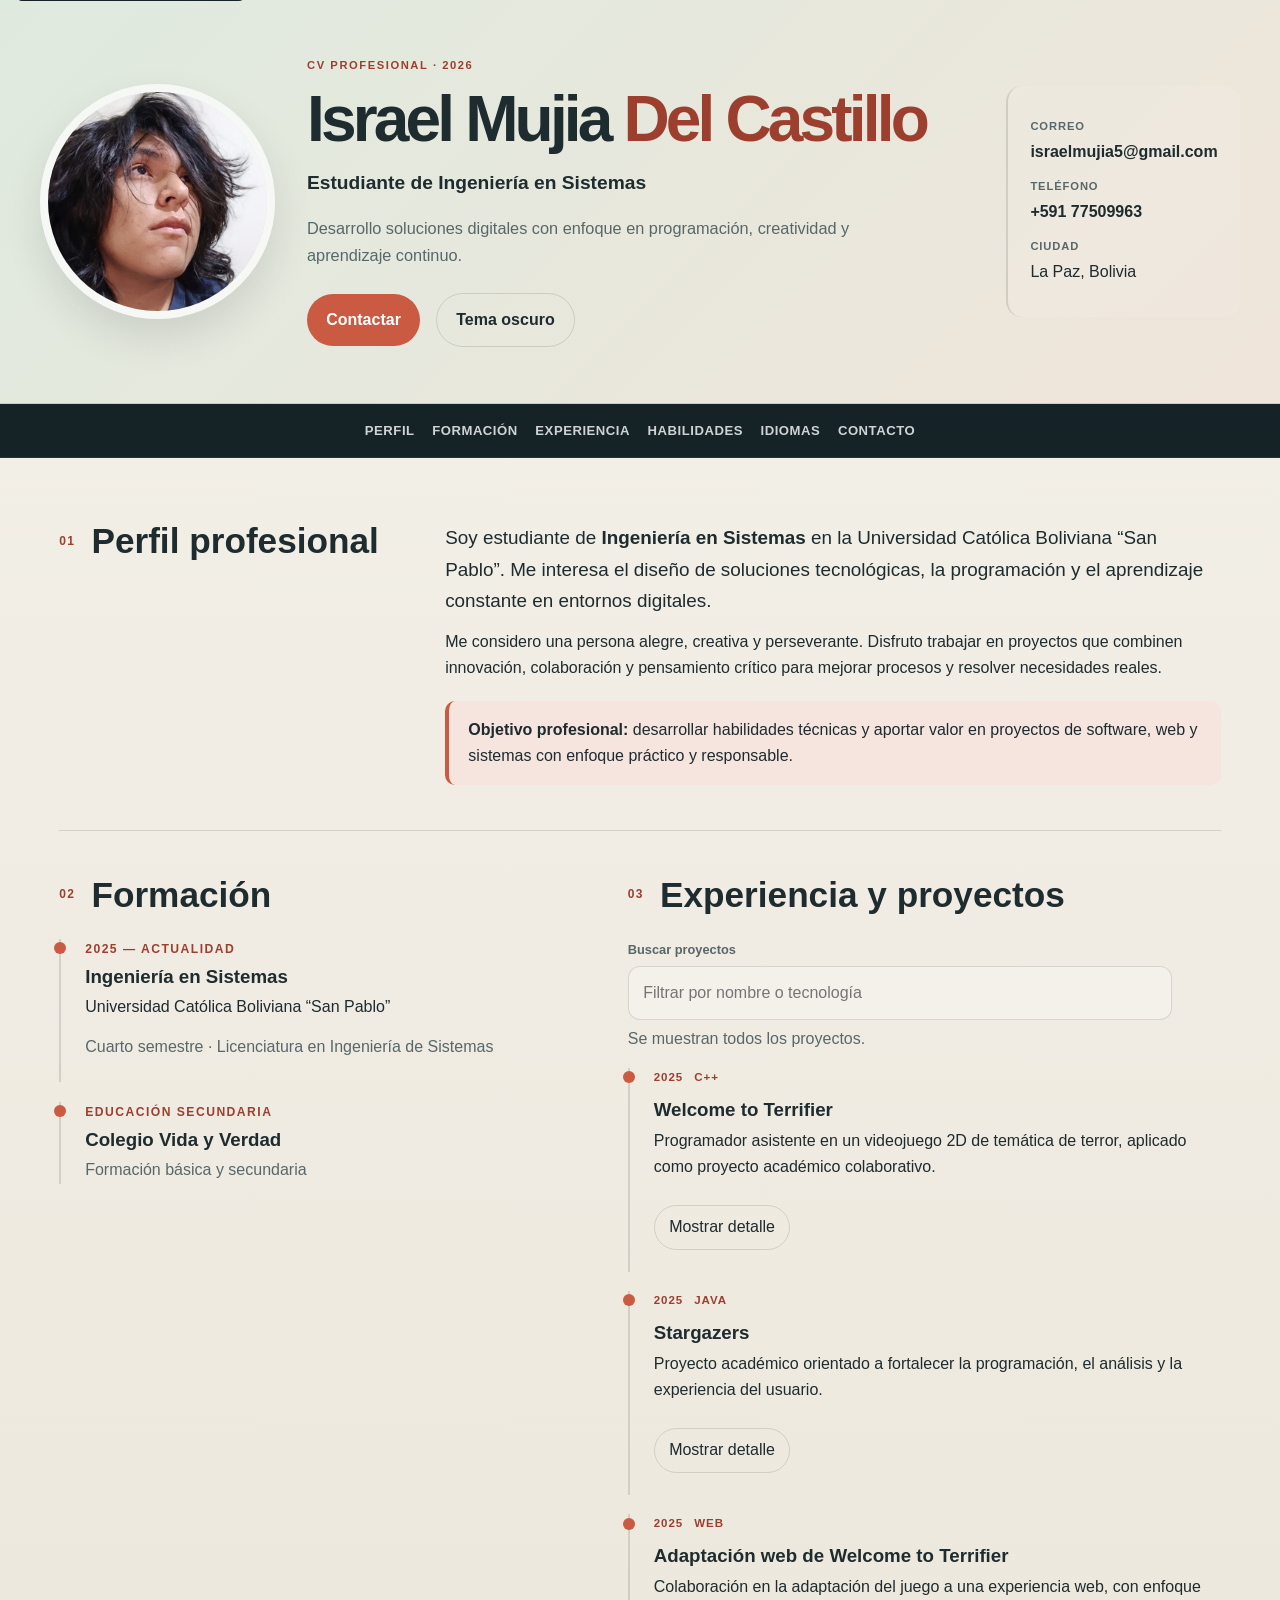
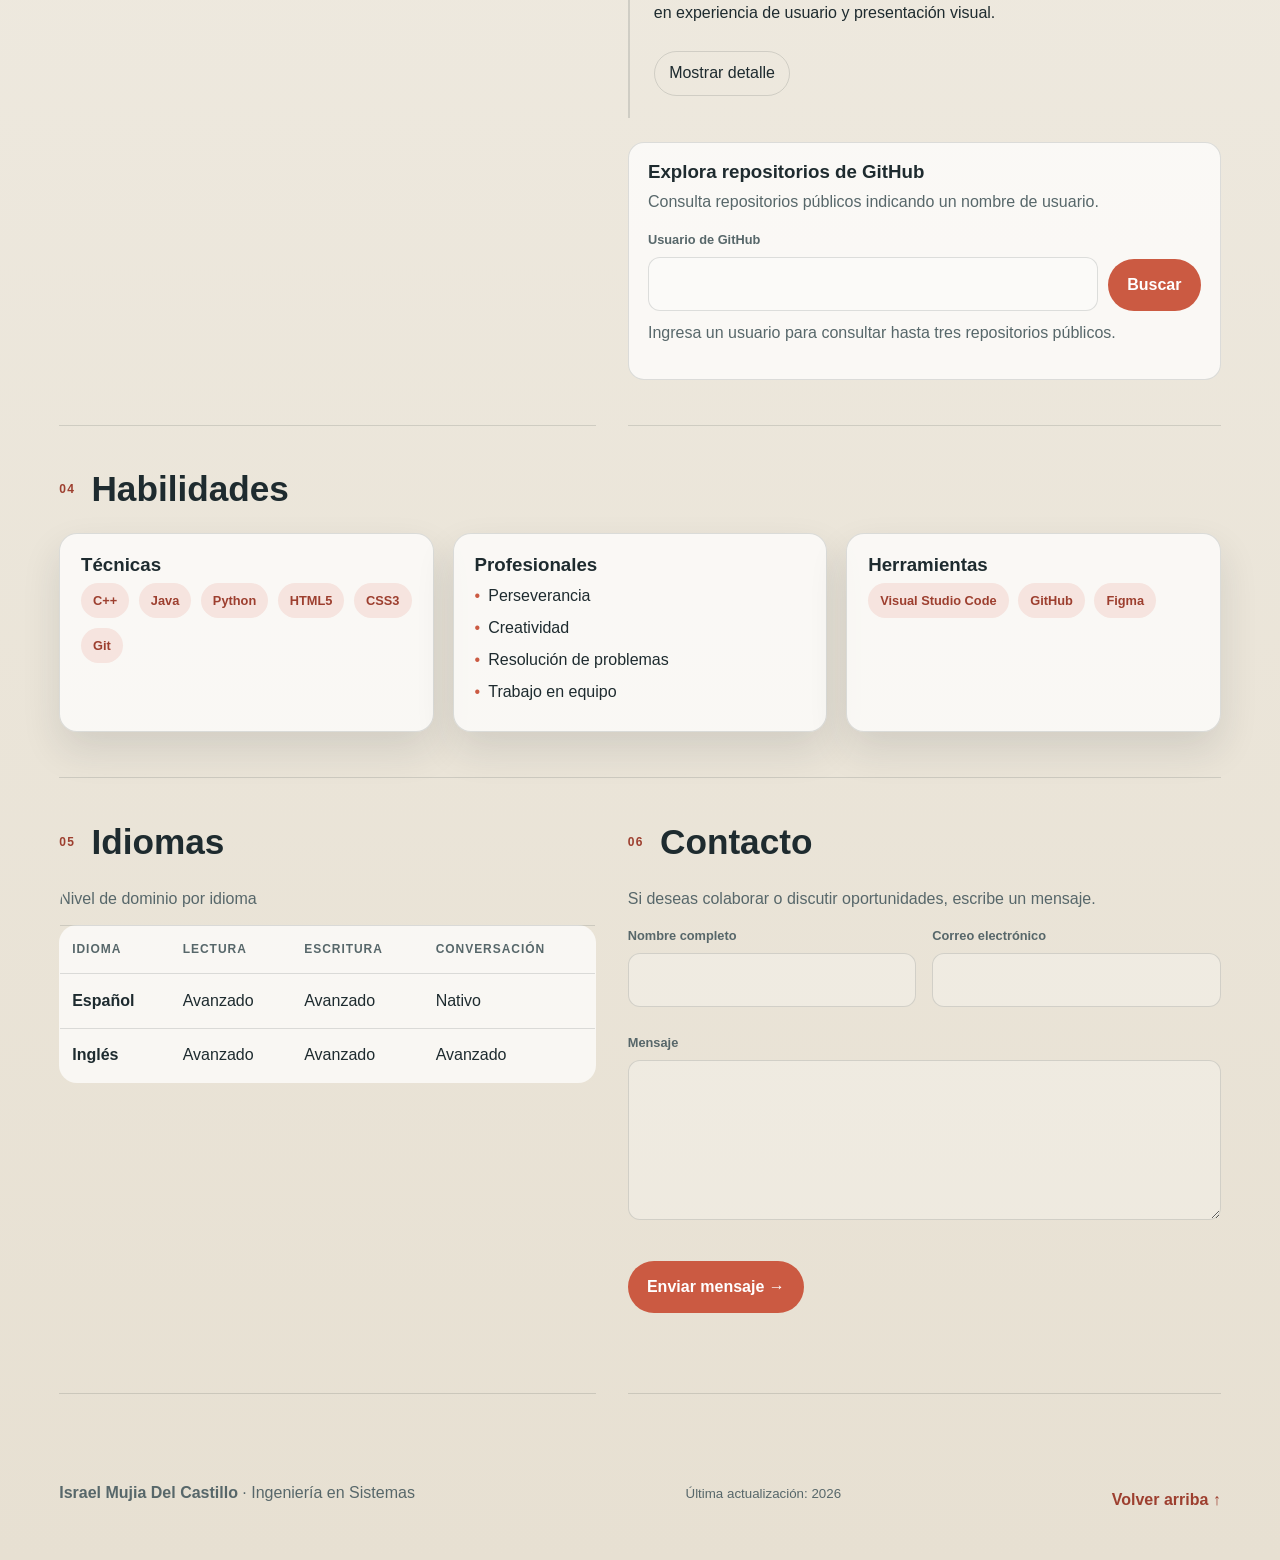
==== commit eff8ea61: "feat: publicar portafolio profesional" ====
--- a/index.html
+++ b/index.html
@@ -21,7 +21,7 @@
                 <p class="summary">Desarrollo soluciones digitales con enfoque en programación, creatividad y aprendizaje continuo.</p>
                 <div class="header-actions">
                     <a class="btn btn-primary" href="#contacto">Contactar</a>
-                    <button class="btn btn-secondary theme-toggle" type="button" aria-label="Cambiar tema">Tema oscuro</button>
+                    <button class="btn btn-secondary theme-toggle" type="button" aria-pressed="false">Tema oscuro</button>
                 </div>
             </div>
             <address class="contact-card">
@@ -34,12 +34,18 @@
 
     <nav class="site-nav" aria-label="Navegación principal">
         <div class="container nav-inner">
-            <a href="#perfil">Perfil</a>
-            <a href="#formacion">Formación</a>
-            <a href="#experiencia">Experiencia</a>
-            <a href="#habilidades">Habilidades</a>
-            <a href="#idiomas">Idiomas</a>
-            <a href="#contacto">Contacto</a>
+            <button class="nav-toggle" type="button" aria-controls="nav-links" aria-expanded="false" hidden>
+                <span class="nav-toggle-icon" aria-hidden="true">☰</span>
+                <span>Menú</span>
+            </button>
+            <div id="nav-links" class="nav-links">
+                <a href="#perfil">Perfil</a>
+                <a href="#formacion">Formación</a>
+                <a href="#experiencia">Experiencia</a>
+                <a href="#habilidades">Habilidades</a>
+                <a href="#idiomas">Idiomas</a>
+                <a href="#contacto">Contacto</a>
+            </div>
         </div>
     </nav>
 
@@ -82,36 +88,52 @@
                     <p class="section-number">03</p>
                     <h2 id="titulo-experiencia">Experiencia y proyectos</h2>
                 </div>
-
-                <article class="project-item">
+                <label class="project-search-label" for="project-search">Buscar proyectos</label>
+                <input id="project-search" class="project-search" type="search" autocomplete="off" placeholder="Filtrar por nombre o tecnología" aria-describedby="project-count">
+                <p id="project-count" class="muted" aria-live="polite">Se muestran todos los proyectos.</p>
+
+                <article class="project-item" data-project>
                     <div class="project-meta"><span>2025</span><span>C++</span></div>
                     <h3>Welcome to Terrifier</h3>
                     <p>Programador asistente en un videojuego 2D de temática de terror, aplicado como proyecto académico colaborativo.</p>
-                    <button type="button" class="details-toggle" data-target="project-1">Mostrar detalle</button>
+                    <button type="button" class="details-toggle" data-target="project-1" aria-expanded="false">Mostrar detalle</button>
                     <div id="project-1" class="project-detail" hidden>
                         Participé en tareas de programación y desarrollo del proyecto, reforzando trabajo en equipo, lógica de juego y resolución de problemas.
                     </div>
                 </article>
 
-                <article class="project-item">
+                <article class="project-item" data-project>
                     <div class="project-meta"><span>2025</span><span>Java</span></div>
                     <h3>Stargazers</h3>
                     <p>Proyecto académico orientado a fortalecer la programación, el análisis y la experiencia del usuario.</p>
-                    <button type="button" class="details-toggle" data-target="project-2">Mostrar detalle</button>
+                    <button type="button" class="details-toggle" data-target="project-2" aria-expanded="false">Mostrar detalle</button>
                     <div id="project-2" class="project-detail" hidden>
                         El proyecto fue una oportunidad para aplicar conceptos de lógica, estructura de datos y programación orientada a objetos.
                     </div>
                 </article>
 
-                <article class="project-item">
+                <article class="project-item" data-project>
                     <div class="project-meta"><span>2025</span><span>Web</span></div>
                     <h3>Adaptación web de Welcome to Terrifier</h3>
                     <p>Colaboración en la adaptación del juego a una experiencia web, con enfoque en experiencia de usuario y presentación visual.</p>
-                    <button type="button" class="details-toggle" data-target="project-3">Mostrar detalle</button>
+                    <button type="button" class="details-toggle" data-target="project-3" aria-expanded="false">Mostrar detalle</button>
                     <div id="project-3" class="project-detail" hidden>
                         Esta experiencia me ayudó a comprender mejor la transformación de conceptos desde lógica de programación hacia una interfaz accesible y funcional.
                     </div>
                 </article>
+                <aside class="github-card" aria-labelledby="github-heading">
+                    <h3 id="github-heading">Explora repositorios de GitHub</h3>
+                    <p class="muted">Consulta repositorios públicos indicando un nombre de usuario.</p>
+                    <form id="github-form" class="github-search-form">
+                        <label for="github-username">Usuario de GitHub</label>
+                        <div class="github-search-control">
+                            <input id="github-username" name="github-username" type="text" autocomplete="off" maxlength="39" pattern="[A-Za-z0-9]+(-[A-Za-z0-9]+)*" aria-describedby="github-status" required>
+                            <button class="submit-btn" type="submit">Buscar</button>
+                        </div>
+                    </form>
+                    <p id="github-status" class="github-status" role="status" aria-live="polite">Ingresa un usuario para consultar hasta tres repositorios públicos.</p>
+                    <ul id="github-repositories" class="github-repositories"></ul>
+                </aside>
             </section>
         </div>
 
@@ -197,19 +219,19 @@
                     <div class="form-row">
                         <div>
                             <label for="nombre">Nombre completo</label>
-                            <input type="text" id="nombre" name="nombre" autocomplete="name" minlength="2" maxlength="120" required>
-                            <small class="error-message" data-error-for="nombre"></small>
+                            <input type="text" id="nombre" name="nombre" autocomplete="name" minlength="2" maxlength="120" aria-describedby="error-nombre" required>
+                            <small class="error-message" id="error-nombre" data-error-for="nombre"></small>
                         </div>
                         <div>
                             <label for="correo">Correo electrónico</label>
-                            <input type="email" id="correo" name="correo" autocomplete="email" maxlength="150" required>
-                            <small class="error-message" data-error-for="correo"></small>
+                            <input type="email" id="correo" name="correo" autocomplete="email" maxlength="150" aria-describedby="error-correo" required>
+                            <small class="error-message" id="error-correo" data-error-for="correo"></small>
                         </div>
                     </div>
                     <div>
                         <label for="mensaje">Mensaje</label>
-                        <textarea id="mensaje" name="mensaje" rows="5" minlength="10" maxlength="1000" required></textarea>
-                        <small class="error-message" data-error-for="mensaje"></small>
+                        <textarea id="mensaje" name="mensaje" rows="5" minlength="10" maxlength="1000" aria-describedby="error-mensaje" required></textarea>
+                        <small class="error-message" id="error-mensaje" data-error-for="mensaje"></small>
                     </div>
                     <button type="submit" class="submit-btn">Enviar mensaje <span aria-hidden="true">→</span></button>
                     <p id="form-status" class="form-status" aria-live="polite"></p>
--- a/css/styles.css
+++ b/css/styles.css
@@ -1,12 +1,18 @@
 :root {
-    --bg: #f4f1ea;
+    --primary-color: #cb5a42;
+    --secondary-color: #17a2b8;
+    --bg-color: #f4f1ea;
+    --text-color: #1e2b2f;
+    --font-family-base: "Segoe UI", Tahoma, Geneva, Verdana, sans-serif;
+    --spacing-unit: 1rem;
+    --bg: var(--bg-color);
     --bg-strong: #e7e0d2;
     --surface: rgba(255, 255, 255, 0.72);
     --surface-strong: #ffffff;
-    --ink: #1e2b2f;
+    --ink: var(--text-color);
     --muted: #57676a;
     --line: rgba(30, 43, 47, 0.14);
-    --primary: #cb5a42;
+    --primary: var(--primary-color);
     --primary-dark: #9d3f2f;
     --highlight: #f6e4df;
     --shadow: 0 18px 38px rgba(36, 41, 49, 0.12);
@@ -16,14 +22,18 @@
 }
 
 body.dark-mode {
-    --bg: #111b1d;
+    --primary-color: #ef7c66;
+    --secondary-color: #63c7d7;
+    --bg-color: #111b1d;
+    --text-color: #ecf4f5;
+    --bg: var(--bg-color);
     --bg-strong: #172427;
     --surface: rgba(17, 27, 29, 0.8);
     --surface-strong: #1d2c30;
-    --ink: #ecf4f5;
+    --ink: var(--text-color);
     --muted: #abc0c4;
     --line: rgba(236, 244, 245, 0.12);
-    --primary: #ef7c66;
+    --primary: var(--primary-color);
     --primary-dark: #e55f42;
     --highlight: rgba(239, 124, 102, 0.15);
     --shadow: 0 18px 38px rgba(0, 0, 0, 0.22);
@@ -34,6 +44,8 @@
 
 * {
     box-sizing: border-box;
+    margin: 0;
+    padding: 0;
 }
 
 html {
@@ -41,11 +53,18 @@
 }
 
 body {
-    margin: 0;
     background: linear-gradient(180deg, var(--bg) 0%, var(--bg-strong) 100%);
     color: var(--ink);
-    font-family: "Segoe UI", Tahoma, Geneva, Verdana, sans-serif;
+    font-family: var(--font-family-base);
     line-height: 1.65;
+}
+
+p {
+    margin: 0 0 0.8rem;
+}
+
+p:last-child {
+    margin-bottom: 0;
 }
 
 img {
@@ -95,10 +114,10 @@
 
 .header-content {
     display: flex;
-    align-items: center;
-    justify-content: space-between;
-    gap: 2rem;
-    padding: 3.5rem 0;
+    flex-direction: column;
+    align-items: flex-start;
+    gap: calc(var(--spacing-unit) * 1.5);
+    padding: calc(var(--spacing-unit) * 2.5) 0;
 }
 
 .profile-photo {
@@ -194,9 +213,9 @@
 }
 
 .contact-card {
-    min-width: 220px;
+    width: 100%;
     padding: 1.2rem 1.4rem;
-    border-left: 2px solid var(--line);
+    border-top: 2px solid var(--line);
     background: rgba(255, 255, 255, 0.1);
     border-radius: 16px;
     font-style: normal;
@@ -234,14 +253,21 @@
 
 .nav-inner {
     display: flex;
-    justify-content: center;
-    align-items: center;
-    gap: 1.1rem;
-    flex-wrap: wrap;
-    padding: 1rem 0;
-}
-
-.nav-inner a {
+    flex-direction: column;
+    align-items: stretch;
+    gap: 0.7rem;
+    padding: 0.75rem 0;
+}
+
+.nav-links {
+    display: flex;
+    flex-direction: column;
+    gap: 0.7rem;
+}
+
+.nav-links a {
+    display: block;
+    padding: 0.35rem 0.5rem;
     text-decoration: none;
     color: rgba(255, 255, 255, 0.8);
     font-size: 0.82rem;
@@ -250,10 +276,38 @@
     text-transform: uppercase;
 }
 
-.nav-inner a:hover,
-.nav-inner a:focus-visible,
-.nav-inner a.active {
+.nav-links a:hover,
+.nav-links a:focus-visible,
+.nav-links a.active {
     color: #f9b7a8;
+}
+
+.nav-toggle {
+    display: flex;
+    align-items: center;
+    gap: 0.6rem;
+    align-self: flex-start;
+    padding: 0.55rem 0.8rem;
+    border: 1px solid rgba(255, 255, 255, 0.35);
+    border-radius: 0.5rem;
+    background: transparent;
+    color: white;
+    font: inherit;
+    font-weight: 700;
+    cursor: pointer;
+}
+
+.nav-toggle[hidden] {
+    display: none;
+}
+
+.nav-toggle-icon {
+    font-size: 1.2rem;
+    line-height: 1;
+}
+
+.site-nav.is-collapsible:not(.is-open) .nav-links {
+    display: none;
 }
 
 .main-layout {
@@ -288,8 +342,8 @@
 
 .profile-section {
     display: grid;
-    grid-template-columns: minmax(180px, 0.7fr) minmax(0, 1.5fr);
-    gap: 1.5rem;
+    grid-template-columns: 1fr;
+    gap: var(--spacing-unit);
     align-items: start;
 }
 
@@ -308,8 +362,12 @@
 
 .content-grid {
     display: grid;
-    grid-template-columns: 0.95fr 1.05fr;
-    gap: 2rem;
+    grid-template-columns: 1fr;
+    gap: var(--spacing-unit);
+}
+
+.content-grid > section {
+    min-width: 0;
 }
 
 .timeline-item,
@@ -359,6 +417,80 @@
     color: var(--primary-dark);
 }
 
+.project-search-label {
+    display: block;
+    margin-bottom: 0.4rem;
+    color: var(--muted);
+    font-size: 0.8rem;
+    font-weight: 700;
+}
+
+.project-search {
+    max-width: 34rem;
+}
+
+#project-count {
+    min-height: 1.6rem;
+    margin: 0.35rem 0 1rem;
+}
+
+.github-card {
+    margin-top: 1.5rem;
+    padding: 1.2rem;
+    background: var(--surface);
+    border: 1px solid var(--line);
+    border-radius: 16px;
+}
+
+.github-card h3 {
+    margin-bottom: 0.4rem;
+}
+
+.github-status {
+    margin-top: 0.6rem;
+    color: var(--muted);
+}
+
+.github-status[data-state="error"] {
+    color: var(--error);
+}
+
+.github-status[data-state="success"] {
+    color: var(--success);
+}
+
+.github-search-control {
+    display: flex;
+    align-items: flex-end;
+    gap: 0.6rem;
+}
+
+.github-search-control input {
+    min-width: 0;
+}
+
+.github-search-control .submit-btn {
+    flex: 0 0 auto;
+    margin: 0;
+}
+
+.github-repositories {
+    display: grid;
+    gap: 0.65rem;
+    margin-top: 0.8rem;
+    list-style: none;
+}
+
+.github-repositories a {
+    color: var(--primary-dark);
+    font-weight: 700;
+}
+
+.github-repositories p {
+    color: var(--muted);
+    font-size: 0.9rem;
+}
+
 .project-item h3,
 .timeline-item h3,
 .skill-group h3 {
@@ -437,6 +569,7 @@
 }
 
 .table-wrap {
+    max-width: 100%;
     overflow-x: auto;
 }
 
@@ -476,8 +609,8 @@
 
 .form-row {
     display: grid;
-    grid-template-columns: repeat(2, minmax(0, 1fr));
-    gap: 1rem;
+    grid-template-columns: 1fr;
+    gap: var(--spacing-unit);
 }
 
 label {
@@ -518,7 +651,11 @@
 }
 
 .input-invalid {
-    border-color: var(--error) !important;
+    border-color: var(--error);
+}
+
+.input-invalid:focus {
+    outline-color: var(--error);
 }
 
 .submit-btn {
@@ -569,38 +706,88 @@
     font-weight: 700;
 }
 
-@media (max-width: 760px) {
+@media (min-width: 768px) and (max-width: 1024px) {
     .header-content {
-        flex-direction: column;
-        align-items: flex-start;
-        padding-top: 2.5rem;
+        display: grid;
+        grid-template-columns: auto minmax(0, 1fr);
+        align-items: center;
+        gap: 1.5rem;
+        padding: 3rem 0;
     }
 
     .contact-card {
-        width: 100%;
-        border-left: 0;
-        border-top: 2px solid var(--line);
-        border-radius: 0;
+        grid-column: 1 / -1;
+        border: 0;
+        border-left: 2px solid var(--line);
+        border-radius: 16px;
+    }
+
+    .nav-links {
+        flex-direction: row;
+        flex-wrap: wrap;
+        justify-content: center;
+    }
+
+    .profile-section {
+        grid-template-columns: minmax(180px, 0.7fr) minmax(0, 1.5fr);
+    }
+
+    .content-grid {
+        grid-template-columns: 1fr;
+    }
+
+    .form-row {
+        grid-template-columns: repeat(2, minmax(0, 1fr));
+    }
+}
+
+@media (min-width: 1025px) {
+    .header-content {
+        flex-direction: row;
+        align-items: center;
+        justify-content: space-between;
+        gap: 2rem;
+        padding: 3.5rem 0;
+    }
+
+    .contact-card {
+        width: auto;
+        min-width: 220px;
+        border-top: 0;
+        border-left: 2px solid var(--line);
+        border-radius: 16px;
     }
 
     .nav-inner {
-        justify-content: flex-start;
-        overflow-x: auto;
-        white-space: nowrap;
-    }
-
-    .profile-section,
-    .content-grid,
+        flex-direction: row;
+        justify-content: center;
+        align-items: center;
+        padding: 1rem 0;
+    }
+
+    .nav-links {
+        flex-direction: row;
+        justify-content: center;
+        align-items: center;
+        gap: 1.1rem;
+        flex-wrap: wrap;
+    }
+
+    .nav-links a {
+        padding: 0;
+    }
+
+    .profile-section {
+        grid-template-columns: minmax(180px, 0.7fr) minmax(0, 1.5fr);
+        gap: 1.5rem;
+    }
+
+    .content-grid {
+        grid-template-columns: 0.95fr 1.05fr;
+        gap: 2rem;
+    }
+
     .form-row {
-        grid-template-columns: 1fr;
-    }
-
-    .section {
-        padding: 2.2rem 0;
-    }
-
-    .site-footer {
-        align-items: flex-start;
-        flex-direction: column;
-    }
-}
+        grid-template-columns: repeat(2, minmax(0, 1fr));
+    }
+}
